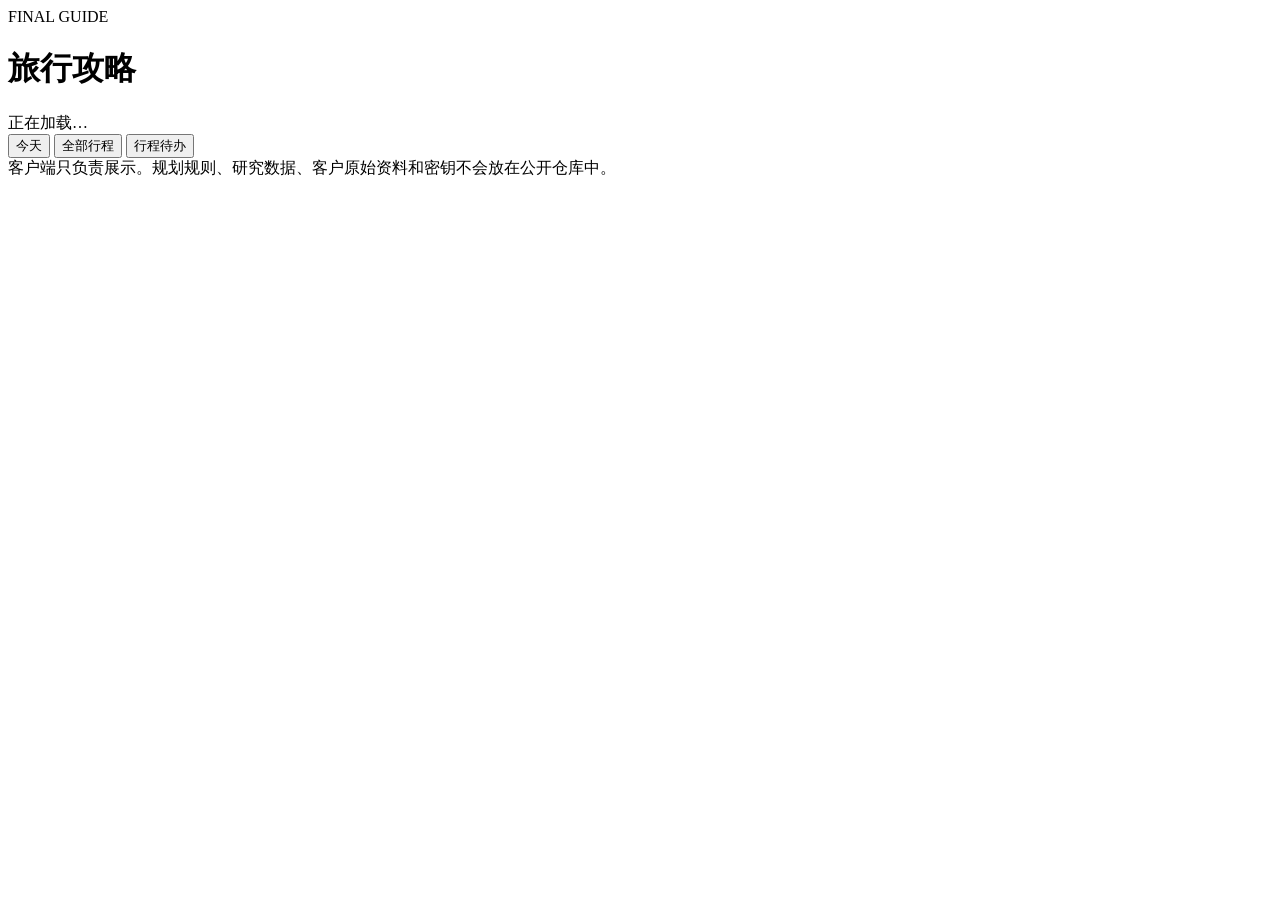
==== guide/index.html @ 63fae736 "Add public Final Guide shell" ====
<!doctype html>
<html lang="zh-CN">
<head>
  <meta charset="utf-8">
  <meta name="viewport" content="width=device-width,initial-scale=1,viewport-fit=cover">
  <meta name="theme-color" content="#f5f5f2">
  <title>旅行攻略</title>
  <link rel="stylesheet" href="./styles.css">
</head>
<body>
  <div class="app">
    <header class="hero">
      <div class="eyebrow">FINAL GUIDE</div>
      <h1 id="tripTitle">旅行攻略</h1>
      <div class="sub" id="tripMeta">正在加载…</div>
    </header>

    <div id="statusBanner" class="banner hidden"></div>

    <nav class="nav-wrap" aria-label="攻略页面">
      <div class="nav">
        <button class="active" data-view="today">今天</button>
        <button data-view="all">全部行程</button>
        <button data-view="tasks">行程待办</button>
      </div>
    </nav>

    <main>
      <section id="today" class="view active"></section>
      <section id="all" class="view"></section>
      <section id="tasks" class="view"></section>
    </main>

    <footer>
      客户端只负责展示。规划规则、研究数据、客户原始资料和密钥不会放在公开仓库中。
    </footer>
  </div>

  <script src="./config.js"></script>
  <script src="./app.js" defer></script>
</body>
</html>
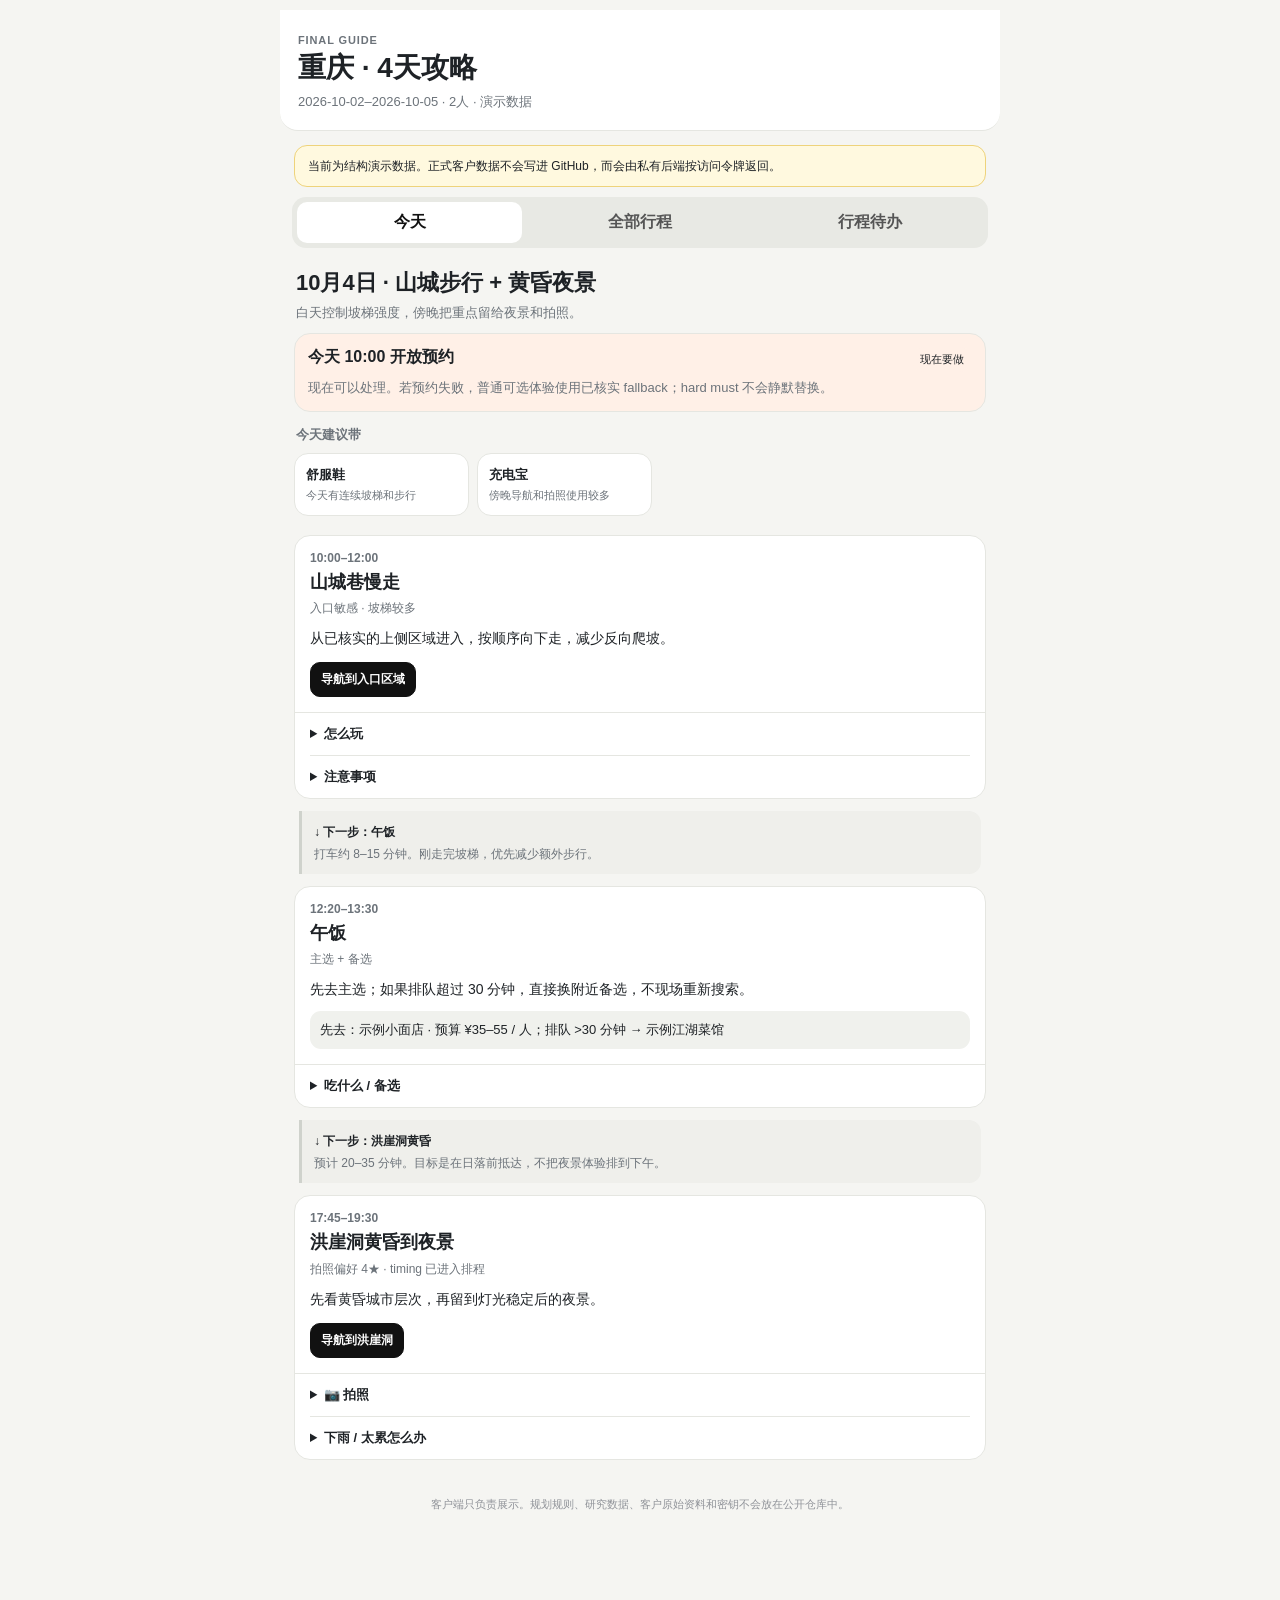
==== commit 53a11adb: "Harden customer guide link privacy" ====
--- a/guide/index.html
+++ b/guide/index.html
@@ -4,6 +4,7 @@
   <meta charset="utf-8">
   <meta name="viewport" content="width=device-width,initial-scale=1,viewport-fit=cover">
   <meta name="theme-color" content="#f5f5f2">
+  <meta name="referrer" content="no-referrer">
   <title>旅行攻略</title>
   <link rel="stylesheet" href="./styles.css">
 </head>
--- a/guide/styles.css
+++ b/guide/styles.css
@@ -0,0 +1,66 @@
+:root{
+  --bg:#f5f5f2;--card:#fff;--text:#1e2226;--muted:#6c737a;--line:#e5e6e1;
+  --soft:#f0f1ed;--blue:#eef4ff;--orange:#fff0e7;--green:#eef8f0;--red:#fff0ef;
+}
+*{box-sizing:border-box}
+body{margin:0;background:var(--bg);color:var(--text);font-family:-apple-system,BlinkMacSystemFont,"Segoe UI","PingFang SC","Microsoft YaHei",sans-serif}
+button,a{font:inherit}
+.app{max-width:720px;margin:auto;padding-bottom:72px}
+.hero{background:#fff;padding:24px 18px 18px;border-bottom:1px solid var(--line)}
+.eyebrow{font-size:11px;letter-spacing:.08em;color:var(--muted);font-weight:800}
+h1{margin:5px 0 7px;font-size:28px;line-height:1.2}
+.sub,.muted{font-size:13px;color:var(--muted);line-height:1.55}
+.banner{margin:14px 14px 0;padding:11px 13px;border:1px solid #eed37b;border-radius:13px;background:#fff9df;font-size:12px;line-height:1.5}
+.hidden{display:none!important}
+.nav-wrap{position:sticky;top:0;z-index:10;padding:10px 12px;background:rgba(245,245,242,.94);backdrop-filter:blur(12px)}
+.nav{display:grid;grid-template-columns:repeat(3,1fr);gap:5px;background:#e8e9e4;padding:5px;border-radius:14px}
+.nav button{border:0;background:transparent;padding:10px;border-radius:10px;font-weight:800;color:#555}
+.nav button.active{background:#fff;color:#111}
+main{padding:0 14px}
+.view{display:none}
+.view.active{display:block}
+.section-head{margin:10px 2px 8px}
+.section-head h2{margin:0 0 5px;font-size:22px}
+.alert,.card,.day-card,.task{background:#fff;border:1px solid var(--line);border-radius:16px}
+.alert{padding:13px;margin:10px 0}
+.alert.urgent{background:var(--orange)}
+.alert.problem{background:var(--red)}
+.card{margin:12px 0;overflow:hidden}
+.card-main{padding:15px}
+.time{font-size:12px;color:var(--muted);font-weight:800}
+.row{display:flex;justify-content:space-between;gap:10px;align-items:flex-start}
+.title{font-size:18px;font-weight:850;line-height:1.35;margin-top:5px}
+.summary{font-size:12px;color:var(--muted);margin-top:6px}
+.desc{font-size:14px;line-height:1.65;margin-top:10px}
+.keyline{margin-top:10px;padding:9px 10px;background:var(--soft);border-radius:11px;font-size:13px;line-height:1.55}
+.badge{display:inline-block;font-size:11px;padding:5px 8px;background:var(--soft);border-radius:999px;white-space:nowrap}
+.badge.now{background:var(--orange)}
+.badge.later{background:var(--blue)}
+.badge.done{background:var(--green)}
+.actions{display:flex;gap:8px;flex-wrap:wrap;margin-top:12px}
+.btn{display:inline-block;text-decoration:none;color:#111;border:1px solid var(--line);background:#fff;border-radius:10px;padding:8px 10px;font-size:12px;font-weight:800}
+.btn.primary{background:#111;color:#fff;border-color:#111}
+.details{border-top:1px solid var(--line);padding:0 15px}
+.details details{padding:12px 0;border-bottom:1px solid var(--line)}
+.details details:last-child{border-bottom:0}
+.details summary{font-size:13px;font-weight:800;cursor:pointer}
+.details p,.details li{font-size:13px;line-height:1.6;color:#4b5157}
+.details ul{padding-left:18px}
+.transition{margin:4px 5px 12px;padding:11px 12px;border-left:3px solid #cfd2cc;background:#efefeb;border-radius:0 12px 12px 0}
+.transition b{font-size:12px}
+.transition p{font-size:12px;color:var(--muted);margin:4px 0 0;line-height:1.5}
+.carry{display:flex;gap:8px;overflow:auto;padding:3px 0 7px}
+.carry-item{min-width:175px;background:#fff;border:1px solid var(--line);border-radius:14px;padding:11px}
+.carry-item b{font-size:13px}
+.carry-item p{margin:4px 0 0;color:var(--muted);font-size:11px;line-height:1.4}
+.day-card{padding:14px;margin:9px 0}
+.day-block{padding:8px 0;border-top:1px solid var(--line);font-size:13px}
+.task{display:flex;gap:10px;padding:13px;margin:8px 0}
+.task-dot{width:24px;height:24px;border-radius:7px;border:1px solid #bbb;display:grid;place-items:center;flex:0 0 auto}
+.task p{margin:4px 0 7px;font-size:12px;color:var(--muted);line-height:1.5}
+.empty{padding:28px 12px;text-align:center;color:var(--muted);font-size:13px}
+footer{text-align:center;color:#909399;font-size:11px;line-height:1.55;padding:24px 14px}
+@media (min-width:760px){
+  .hero{border-radius:0 0 18px 18px}
+  .app{padding-top:10px}
+}
